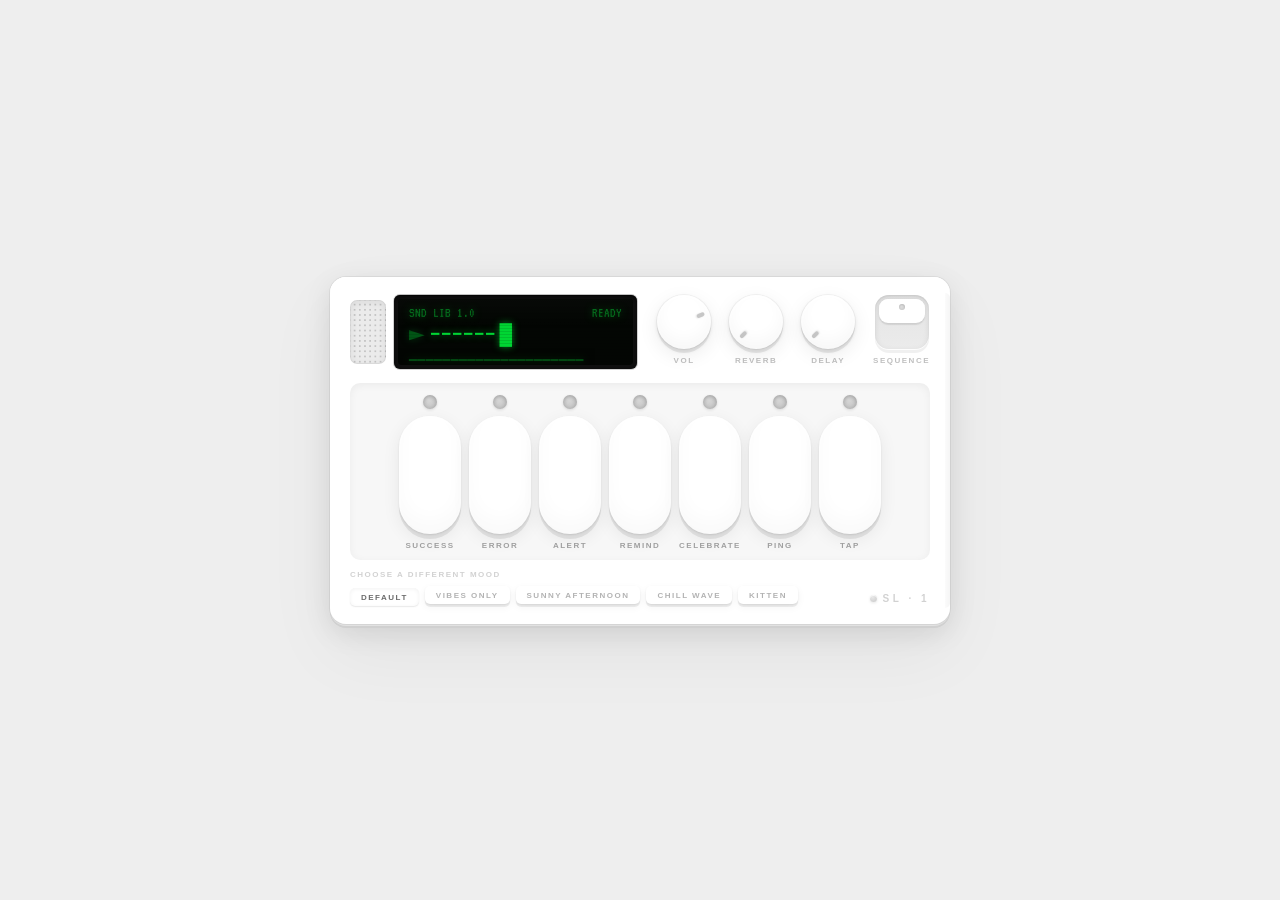
==== index.html @ d64f0f71 "Initial commit: add sound machine files Co-Authored-By: Claude Sonnet 4.6 <noreply@anthropic.com>" ====
<!DOCTYPE html>
<html lang="en">
<head>
  <meta charset="UTF-8">
  <meta name="viewport" content="width=device-width, initial-scale=1.0">
  <title>Sound Library — SL-1 Minimal</title>
  <link rel="icon" href="data:image/svg+xml,<svg xmlns='http://www.w3.org/2000/svg' viewBox='0 0 100 100'><text y='.9em' font-size='90' fill='black'>&#x262E;</text></svg>">
  <link rel="preconnect" href="https://fonts.googleapis.com">
  <link href="https://fonts.googleapis.com/css2?family=VT323&display=swap" rel="stylesheet">
  <link rel="stylesheet" href="style-minimal.css">
</head>
<body>

  <div class="device">

    <!-- Top panel: speaker + screen | encoders -->
    <div class="panel-top">

      <div class="panel-left">
        <div class="panel-left-top">
          <div class="speaker"></div>
          <div class="screen-bezel">
            <div class="screen" id="screen">
              <div class="screen-content">

                <div class="screen-left">
                  <div class="screen-header">
                    <span>SND LIB 1.0</span>
                    <span id="screen-status">READY</span>
                  </div>
                  <div class="screen-main">
                    <span class="screen-caret">►</span>
                    <span id="screen-name">——————</span>
                    <span class="screen-cursor">█</span>
                  </div>
                  <div class="screen-footer">
                    <span id="screen-wave">▁▁▁▁▁▁▁▁▁▁▁▁▁▁▁▁▁▁▁▁▁</span>
                  </div>
                </div>


              </div>
            </div>
          </div>
        </div>
      </div>

      <div class="panel-right">
        <div class="encoders">

          <div class="encoder-unit" data-param="volume">
            <div class="encoder-knob" data-param="volume">
              <div class="encoder-dot-arm"><div class="encoder-dot"></div></div>
            </div>
            <span class="encoder-label">VOL</span>
          </div>

          <div class="encoder-unit" data-param="reverb">
            <div class="encoder-knob" data-param="reverb">
              <div class="encoder-dot-arm"><div class="encoder-dot"></div></div>
            </div>
            <span class="encoder-label">REVERB</span>
          </div>

          <div class="encoder-unit" data-param="delay">
            <div class="encoder-knob" data-param="delay">
              <div class="encoder-dot-arm"><div class="encoder-dot"></div></div>
            </div>
            <span class="encoder-label">DELAY</span>
          </div>

          <div class="encoder-unit" data-param="seq">
            <div class="encoder-knob" data-param="seq">
              <div class="encoder-dot-arm"><div class="encoder-dot"></div></div>
            </div>
            <span class="encoder-label">SEQUENCE</span>
          </div>

        </div>
      </div>

    </div>

    <!-- Keys panel -->
    <div class="panel-keys">
      <div class="pips-row"  id="pips-row"></div>
      <div class="keys-row"  id="keys-row"></div>
      <div class="labels-row" id="labels-row"></div>
    </div>

    <!-- Mood selector -->
    <div class="mood-panel">
      <div class="mood-left">
        <span class="mood-hint">choose a different mood</span>
        <div class="mood-row">
          <button class="mood-btn active" data-mood="default">Default</button>
          <button class="mood-btn" data-mood="vibes">Vibes Only</button>
          <button class="mood-btn" data-mood="sunny">Sunny Afternoon</button>
          <button class="mood-btn" data-mood="chill">Chill Wave</button>
          <button class="mood-btn" data-mood="kitten">Kitten</button>
        </div>
      </div>
      <div class="brand-row">
        <div class="led" id="led"></div>
        <span class="brand">SL · 1</span>
      </div>
    </div>

  </div>

  <script src="app-minimal.js"></script>
</body>
</html>
---- style-minimal.css ----
*, *::before, *::after {
  box-sizing: border-box;
  margin: 0;
  padding: 0;
}

body {
  background: #eeeeee;
  display: flex;
  align-items: center;
  justify-content: center;
  min-height: 100vh;
  padding: 40px 20px;
  font-family: -apple-system, BlinkMacSystemFont, 'Helvetica Neue', sans-serif;
  -webkit-font-smoothing: antialiased;
}

/* ── Device ───────────────────────────────────────────────────────────────── */

.device {
  width: 620px;
  flex-shrink: 0;
  position: relative;
  background: #ffffff;
  border-radius: 16px;
  padding: 18px 20px 20px;
  box-shadow:
    0 0 0 1px rgba(0, 0, 0, 0.06),
    /* Physical bottom edge steps */
    0 2px 0 #e2e2e2,
    0 4px 0 #d0d0d0,
    /* Elevation */
    0 8px 28px rgba(0, 0, 0, 0.10),
    0 28px 72px rgba(0, 0, 0, 0.05),
    inset 0 1px 0 rgba(255, 255, 255, 1);
}

/* Top-surface sheen */
.device::before {
  content: '';
  position: absolute;
  inset: 0;
  border-radius: 16px;
  background: linear-gradient(
    148deg,
    rgba(255, 255, 255, 0.65) 0%,
    rgba(255, 255, 255, 0.15) 32%,
    transparent 58%
  );
  pointer-events: none;
  z-index: 0;
}

/* Right-side grip strip */
.device::after {
  content: '';
  position: absolute;
  right: 0;
  top: 16px;
  bottom: 16px;
  width: 5px;
  background: linear-gradient(to right, rgba(0,0,0,0.015), rgba(0,0,0,0.04));
  border-radius: 0 16px 16px 0;
  pointer-events: none;
  z-index: 0;
}

/* Ensure children sit above pseudo-elements */
.panel-top, .panel-keys {
  position: relative;
  z-index: 1;
}

/* ── Top panel ────────────────────────────────────────────────────────────── */

.panel-top {
  display: flex;
  align-items: flex-start;
  gap: 20px;
  margin-bottom: 14px;
}

.panel-left {
  display: flex;
  flex-direction: column;
  gap: 8px;
  flex: 1;
  min-width: 0;
}

.panel-left-top {
  display: flex;
  align-items: center;
  gap: 8px;
}

/* ── Speaker grille ───────────────────────────────────────────────────────── */

.speaker {
  width: 36px;
  height: 64px;
  border-radius: 7px;
  background-color: #ebebeb;
  background-image: radial-gradient(circle, #c4c4c4 1.2px, transparent 1.2px);
  background-size: 5.2px 5.2px;
  background-position: 2px 2px;
  box-shadow:
    inset 0 2px 8px rgba(0, 0, 0, 0.08),
    inset 0 0 0 1px rgba(0, 0, 0, 0.05),
    0 1px 0 rgba(255, 255, 255, 0.9);
  flex-shrink: 0;
}

/* ── Screen — kept dark as signature element ──────────────────────────────── */

.screen-bezel {
  flex: 1;
  min-width: 0;
  background: #111111;
  border-radius: 6px;
  padding: 4px;
  box-shadow:
    inset 0 2px 8px rgba(0, 0, 0, 0.65),
    inset 0 1px 0 rgba(0, 0, 0, 0.5),
    0 0 0 1px rgba(0, 0, 0, 0.18),
    0 1px 0 rgba(255, 255, 255, 0.6),
    0 -1px 0 rgba(0, 0, 0, 0.08);
}

.screen {
  position: relative;
  height: 66px;
  background: #030603;
  border-radius: 4px;
  padding: 7px 11px;
  overflow: hidden;
  display: flex;
  flex-direction: column;
  justify-content: space-between;
  transition: opacity 0.055s;
}

/* Scanlines */
.screen::after {
  content: '';
  position: absolute;
  inset: 0;
  background: repeating-linear-gradient(
    0deg,
    rgba(0, 0, 0, 0.11) 0px,
    rgba(0, 0, 0, 0.11) 1px,
    transparent 1px,
    transparent 3px
  );
  pointer-events: none;
  z-index: 2;
}

/* Glass glare */
.screen::before {
  content: '';
  position: absolute;
  top: 0; left: 0; right: 0;
  height: 44%;
  background: linear-gradient(180deg, rgba(255, 255, 255, 0.02) 0%, transparent 100%);
  border-radius: 4px 4px 0 0;
  pointer-events: none;
  z-index: 3;
}

.screen.flash { opacity: 0.12; }

.screen-content {
  position: relative;
  z-index: 1;
  font-family: 'VT323', monospace;
  color: #00D533;
  text-shadow: 0 0 7px rgba(0, 213, 51, 0.6);
  display: flex;
  flex-direction: row;
  gap: 0;
  align-items: stretch;
  height: 100%;
}

.screen-left {
  display: flex;
  flex-direction: column;
  gap: 1px;
  flex: 1;
}

.screen-divider {
  width: 1px;
  background: rgba(0, 213, 51, 0.14);
  margin: 0 11px;
  align-self: stretch;
  flex-shrink: 0;
}

.screen-right {
  flex: 1;
  min-width: 0;
  display: flex;
  flex-direction: column;
  justify-content: center;
  gap: 0;
  overflow: hidden;
}

.screen-meta-label {
  font-size: 9px;
  opacity: 0.28;
  letter-spacing: 1.5px;
  line-height: 1;
  margin-bottom: 2px;
}

.screen-meta-code-label {
  margin-top: 7px;
}

#screen-token {
  font-size: 18px;
  line-height: 1;
  opacity: 0.82;
  letter-spacing: 0.5px;
  white-space: nowrap;
  overflow: hidden;
  text-overflow: ellipsis;
}

#screen-code {
  font-size: 13px;
  line-height: 1;
  opacity: 0.55;
  white-space: nowrap;
  overflow: hidden;
  text-overflow: ellipsis;
}

.screen-header {
  display: flex;
  justify-content: space-between;
  font-size: 14px;
  opacity: 0.48;
  line-height: 1;
}

.screen-main {
  font-size: 26px;
  line-height: 1;
  display: flex;
  align-items: baseline;
  gap: 4px;
  letter-spacing: 1px;
}

.screen-caret { opacity: 0.38; }

.screen-cursor {
  font-size: 20px;
  animation: blink 1.1s step-end infinite;
}

@keyframes blink {
  0%, 100% { opacity: 0.82; }
  50%       { opacity: 0; }
}

.screen-footer {
  font-size: 13px;
  opacity: 0.32;
  line-height: 1;
  letter-spacing: 0.5px;
}

/* ── Platform row ─────────────────────────────────────────────────────────── */

.platform-row {
  display: flex;
  gap: 4px;
  padding-left: 44px;
}

.platform-btn {
  background: none;
  border: none;
  font-family: -apple-system, BlinkMacSystemFont, 'Helvetica Neue', sans-serif;
  font-size: 8px;
  font-weight: 700;
  letter-spacing: 1.5px;
  text-transform: uppercase;
  color: rgba(0, 0, 0, 0.2);
  cursor: pointer;
  padding: 3px 7px;
  border-radius: 3px;
  transition: color 0.1s, background 0.1s;
  -webkit-font-smoothing: antialiased;
}

.platform-btn.active {
  color: rgba(0, 0, 0, 0.5);
  background: rgba(0, 0, 0, 0.05);
}

.platform-btn:hover:not(.active) {
  color: rgba(0, 0, 0, 0.35);
}

/* ── Panel right ──────────────────────────────────────────────────────────── */

.panel-right {
  display: flex;
  flex-direction: column;
  align-items: flex-end;
  flex-shrink: 0;
}

.encoders {
  display: flex;
  align-items: flex-start;
  gap: 18px;
}

/* ── Encoder knobs ────────────────────────────────────────────────────────── */

.encoder-unit {
  display: flex;
  flex-direction: column;
  align-items: center;
  gap: 7px;
  user-select: none;
}

.encoder-knob {
  position: relative;
  width: 54px;
  height: 54px;
  border-radius: 50%;
  cursor: ns-resize;
}

.encoder-dot-arm {
  position: absolute;
  inset: 0;
  transform-origin: center;
  pointer-events: none;
}

.encoder-dot {
  position: absolute;
  width: 4px;
  height: 8px;
  border-radius: 2px;
  background: rgba(0, 0, 0, 0.22);
  box-shadow: 0 1px 2px rgba(0, 0, 0, 0.12);
  top: 5px;
  left: 50%;
  transform: translateX(-50%);
}

.encoder-label {
  font-size: 8px;
  font-weight: 700;
  letter-spacing: 1.5px;
  text-transform: uppercase;
  color: rgba(0, 0, 0, 0.25);
  user-select: none;
}

.encoder-unit.seq-on .encoder-label {
  color: rgba(0, 213, 51, 0.75);
}

/* ── Sequence toggle — vertical slider switch ─────────────────────────────── */

/* Track: grey recessed housing, same footprint as the circular dials */
.encoder-knob[data-param="seq"] {
  border-radius: 14px;
  cursor: pointer;
}

/* Sliding button — flat white cap that moves up/down in the track */
.encoder-knob[data-param="seq"] .encoder-dot-arm {
  position: absolute;
  inset: auto;
  left: 4px;
  right: 4px;
  top: 4px;
  height: 24px;
  border-radius: 9px;
  background: #ffffff;
  box-shadow:
    0 1px 3px rgba(0, 0, 0, 0.09),
    0 2px 0 rgba(0, 0, 0, 0.05),
    inset 0 1px 2px rgba(255, 255, 255, 1);
  transition: top 0.22s cubic-bezier(0.34, 1.56, 0.64, 1);
  pointer-events: auto;
}

/* Button slides to bottom when on */
.encoder-unit.seq-on .encoder-knob[data-param="seq"] .encoder-dot-arm {
  top: calc(100% - 28px); /* 54px track − 24px button − 4px bottom margin */
}

/* Indicator light — small dot on button face */
.encoder-knob[data-param="seq"] .encoder-dot {
  width: 6px;
  height: 6px;
  border-radius: 50%;
  top: 5px;
  left: 50%;
  transform: translateX(-50%);
  background: radial-gradient(circle at 38% 32%, #e0e0e0, #c8c8c8);
  box-shadow: inset 0 1px 2px rgba(0, 0, 0, 0.14), 0 1px 0 rgba(255, 255, 255, 0.8);
}

/* Indicator glows green when active */
.encoder-unit.seq-on .encoder-knob[data-param="seq"] .encoder-dot {
  background: radial-gradient(circle at 35% 30%, #44ee66, #00D533);
  box-shadow:
    0 0 5px rgba(0, 213, 51, 0.90),
    0 0 12px rgba(0, 213, 51, 0.45);
}

/* ── Brand + LED ──────────────────────────────────────────────────────────── */

.brand-row {
  display: flex;
  align-items: center;
  gap: 6px;
}

.led {
  width: 7px;
  height: 7px;
  border-radius: 50%;
  background: radial-gradient(circle at 38% 32%, #e8e8e8, #c8c8c8);
  box-shadow:
    0 1px 3px rgba(0, 0, 0, 0.10),
    inset 0 1px 0 rgba(255, 255, 255, 0.8);
  transition: background 0.14s, box-shadow 0.14s;
}

.led.on {
  background: radial-gradient(circle at 35% 30%, #44ee66, #00D533);
  box-shadow:
    0 0 6px rgba(0, 213, 51, 0.9),
    0 0 18px rgba(0, 213, 51, 0.45),
    inset 0 1px 0 rgba(200, 255, 210, 0.5);
}

.brand {
  font-size: 10px;
  font-weight: 700;
  letter-spacing: 3.5px;
  text-transform: uppercase;
  color: rgba(0, 0, 0, 0.18);
  user-select: none;
}

/* ── Keys panel ───────────────────────────────────────────────────────────── */

.panel-keys {
  background: rgba(0, 0, 0, 0.03);
  border-radius: 10px;
  padding: 12px 8px 10px;
  display: flex;
  flex-direction: column;
  gap: 7px;
  box-shadow:
    inset 0 2px 8px rgba(0, 0, 0, 0.05),
    0 1px 0 rgba(255, 255, 255, 0.98);
}

/* ── Pip circles ──────────────────────────────────────────────────────────── */

.pips-row {
  display: flex;
  gap: 8px;
  justify-content: center;
}

.pip {
  flex: 0 0 62px;
  display: flex;
  justify-content: center;
}

.pip-dot {
  width: 14px;
  height: 14px;
  border-radius: 50%;
  background: radial-gradient(circle at 40% 34%, #d8d8d8, #bdbdbd);
  box-shadow:
    /* Soft drop shadow — separation without outline ring */
    0 1px 3px rgba(0, 0, 0, 0.12),
    /* Concave inset — the button is recessed into the panel */
    inset 0 1px 4px rgba(0, 0, 0, 0.22),
    inset 0 -1px 2px rgba(255, 255, 255, 0.06);
  transition: background 0.08s, box-shadow 0.08s;
}

.pip-dot.active {
  background: radial-gradient(circle at 40% 34%, #33ee66, #00D533);
  box-shadow:
    0 0 8px rgba(0, 213, 51, 0.85),
    0 0 20px rgba(0, 213, 51, 0.4),
    inset 0 1px 4px rgba(0, 0, 0, 0.15);
}

/* ── Keys ─────────────────────────────────────────────────────────────────── */

.keys-row {
  display: flex;
  gap: 8px;
  justify-content: center;
}

.key {
  flex: 0 0 62px;
  height: 118px;
  border: none;
  border-radius: 999px;
  cursor: pointer;
  outline: none;
  position: relative;
  transition: transform 0.07s ease, box-shadow 0.07s ease;

  background: #ffffff;

  box-shadow:
    /* Close contact shadow — immediate separation from panel, no hard outline */
    0 1px 2px rgba(0, 0, 0, 0.10),
    /* Ambient elevation — the key floating above the key bed */
    0 5px 18px rgba(0, 0, 0, 0.07),
    /* One soft physical bottom face — single step, not a staircase */
    0 5px 0 rgba(0, 0, 0, 0.08),
    /* Top-edge overhead highlight */
    inset 0 2px 4px rgba(255, 255, 255, 1),
    /* Lower body fades gently toward shadow side */
    inset 0 -12px 20px rgba(0, 0, 0, 0.025);
}

.key:hover {
  box-shadow:
    0 2px 4px rgba(0, 0, 0, 0.10),
    0 6px 22px rgba(0, 0, 0, 0.08),
    0 5px 0 rgba(0, 0, 0, 0.08),
    inset 0 2px 4px rgba(255, 255, 255, 1),
    inset 0 -12px 20px rgba(0, 0, 0, 0.025);
}

.key:active,
.key.pressed {
  transform: translateY(4px);
  box-shadow:
    0 1px 3px rgba(0, 0, 0, 0.07),
    0 1px 0 rgba(0, 0, 0, 0.06),
    /* Deep inset — key pushed into its housing */
    inset 0 2px 6px rgba(0, 0, 0, 0.08),
    inset 0 4px 14px rgba(0, 0, 0, 0.04);
}

.key:focus-visible {
  outline: 2px solid rgba(0, 0, 0, 0.12);
  outline-offset: 2px;
}

/* ── Mood selector ────────────────────────────────────────────────────────── */

.mood-panel {
  margin-top: 10px;
  display: flex;
  flex-direction: row;
  align-items: flex-end;
  justify-content: space-between;
  position: relative;
  z-index: 1;
}

.mood-left {
  display: flex;
  flex-direction: column;
  gap: 7px;
}

.mood-hint {
  font-size: 8px;
  font-weight: 700;
  letter-spacing: 1.5px;
  text-transform: uppercase;
  color: rgba(0, 0, 0, 0.18);
  user-select: none;
  -webkit-font-smoothing: antialiased;
}

.mood-row {
  display: flex;
  gap: 6px;
  flex-wrap: wrap;
}

.mood-btn {
  flex-shrink: 0;
  border: none;
  border-radius: 5px;
  cursor: pointer;
  outline: none;
  font-family: -apple-system, BlinkMacSystemFont, 'Helvetica Neue', sans-serif;
  font-size: 8px;
  font-weight: 700;
  letter-spacing: 1.5px;
  text-transform: uppercase;
  color: rgba(0, 0, 0, 0.3);
  padding: 5px 11px 4px;
  -webkit-font-smoothing: antialiased;
  user-select: none;
  transition: transform 0.06s ease, box-shadow 0.06s ease, color 0.1s;

  background: #ffffff;
  box-shadow:
    0 1px 2px rgba(0, 0, 0, 0.08),
    0 3px 8px rgba(0, 0, 0, 0.05),
    0 3px 0 rgba(0, 0, 0, 0.06),
    inset 0 1px 2px rgba(255, 255, 255, 1);
}

.mood-btn:hover {
  color: rgba(0, 0, 0, 0.48);
}

.mood-btn:active {
  transform: translateY(2px);
  box-shadow:
    0 1px 2px rgba(0, 0, 0, 0.05),
    0 1px 0 rgba(0, 0, 0, 0.04),
    inset 0 1px 4px rgba(0, 0, 0, 0.05);
}

.mood-btn.active {
  color: rgba(0, 0, 0, 0.58);
  transform: translateY(2px);
  box-shadow:
    0 1px 2px rgba(0, 0, 0, 0.05),
    0 1px 0 rgba(0, 0, 0, 0.04),
    inset 0 1px 4px rgba(0, 0, 0, 0.05);
}

.mood-btn:focus-visible {
  outline: 2px solid rgba(0, 0, 0, 0.1);
  outline-offset: 2px;
}

/* ── Key labels ───────────────────────────────────────────────────────────── */

.labels-row {
  display: flex;
  gap: 8px;
  justify-content: center;
}

.key-label {
  flex: 0 0 62px;
  text-align: center;
  font-size: 8px;
  font-weight: 700;
  letter-spacing: 1.5px;
  text-transform: uppercase;
  color: rgba(0, 0, 0, 0.35);
  user-select: none;
}

/* ── Mobile — rotate device to landscape within portrait viewport ─────────── */

@media (max-width: 499px) {
  html, body {
    overflow: hidden;
    width: 100%;
    height: 100svh;
    min-height: unset;
    padding: 0;
    margin: 0;
  }
}
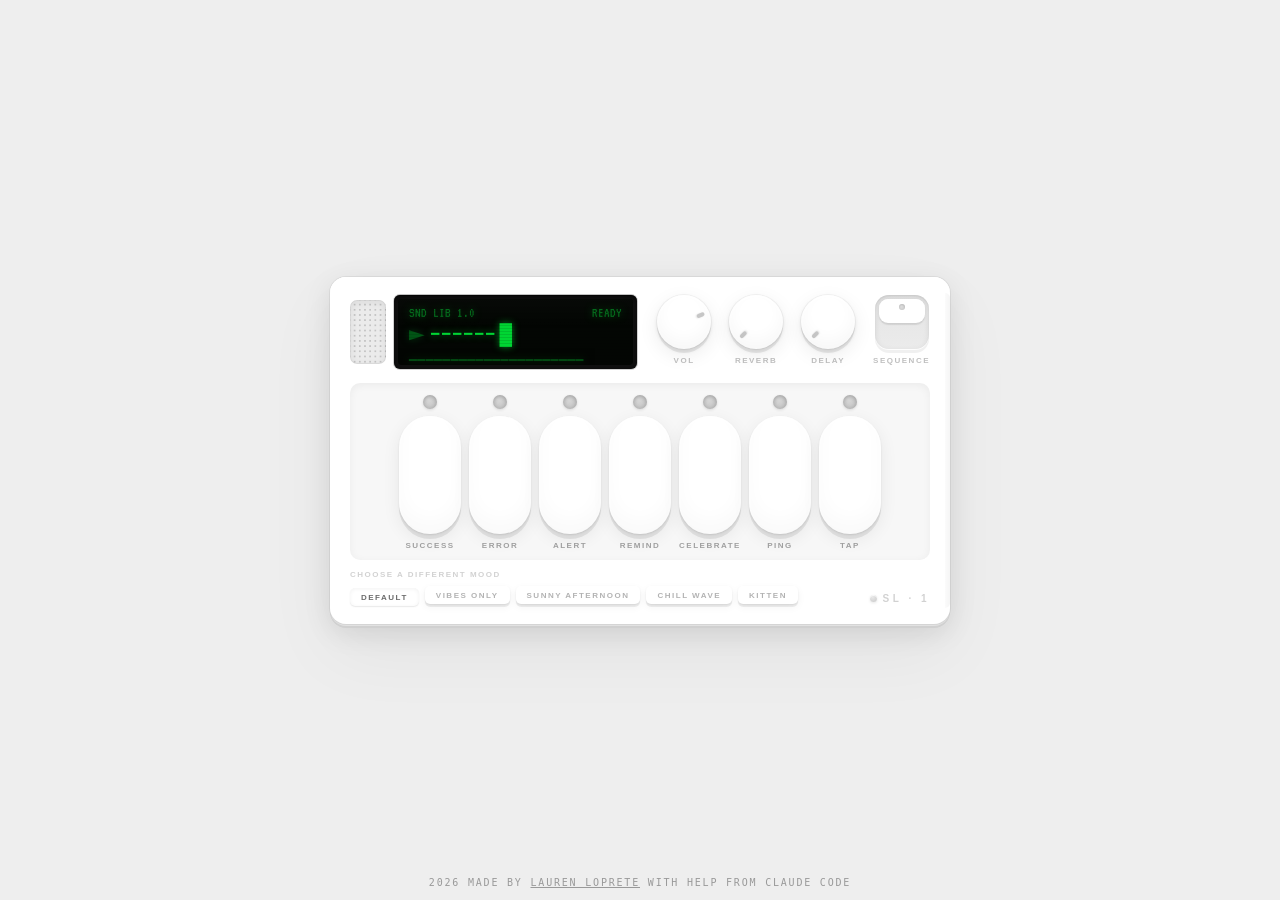
==== commit 26910b69: "Add footer credit with monospace styling Co-Authored-By: Claude Sonnet 4.6 <noreply@anthropic.com>" ====
--- a/index.html
+++ b/index.html
@@ -108,6 +108,10 @@
 
   </div>
 
+  <footer class="site-footer">
+    2026 made by <a href="https://laurenloprete.design" target="_blank" rel="noopener">lauren loprete</a> with help from claude code
+  </footer>
+
   <script src="app-minimal.js"></script>
 </body>
 </html>
--- a/style-minimal.css
+++ b/style-minimal.css
@@ -684,3 +684,25 @@
     margin: 0;
   }
 }
+
+/* ── Footer ───────────────────────────────────────────────────────────────── */
+
+.site-footer {
+  position: fixed;
+  bottom: 12px;
+  left: 0;
+  right: 0;
+  text-align: center;
+  font-size: 10px;
+  font-family: monospace;
+  text-transform: uppercase;
+  letter-spacing: 0.18em;
+  color: #999;
+  pointer-events: none;
+}
+
+.site-footer a {
+  color: inherit;
+  text-decoration: underline;
+  pointer-events: all;
+}
